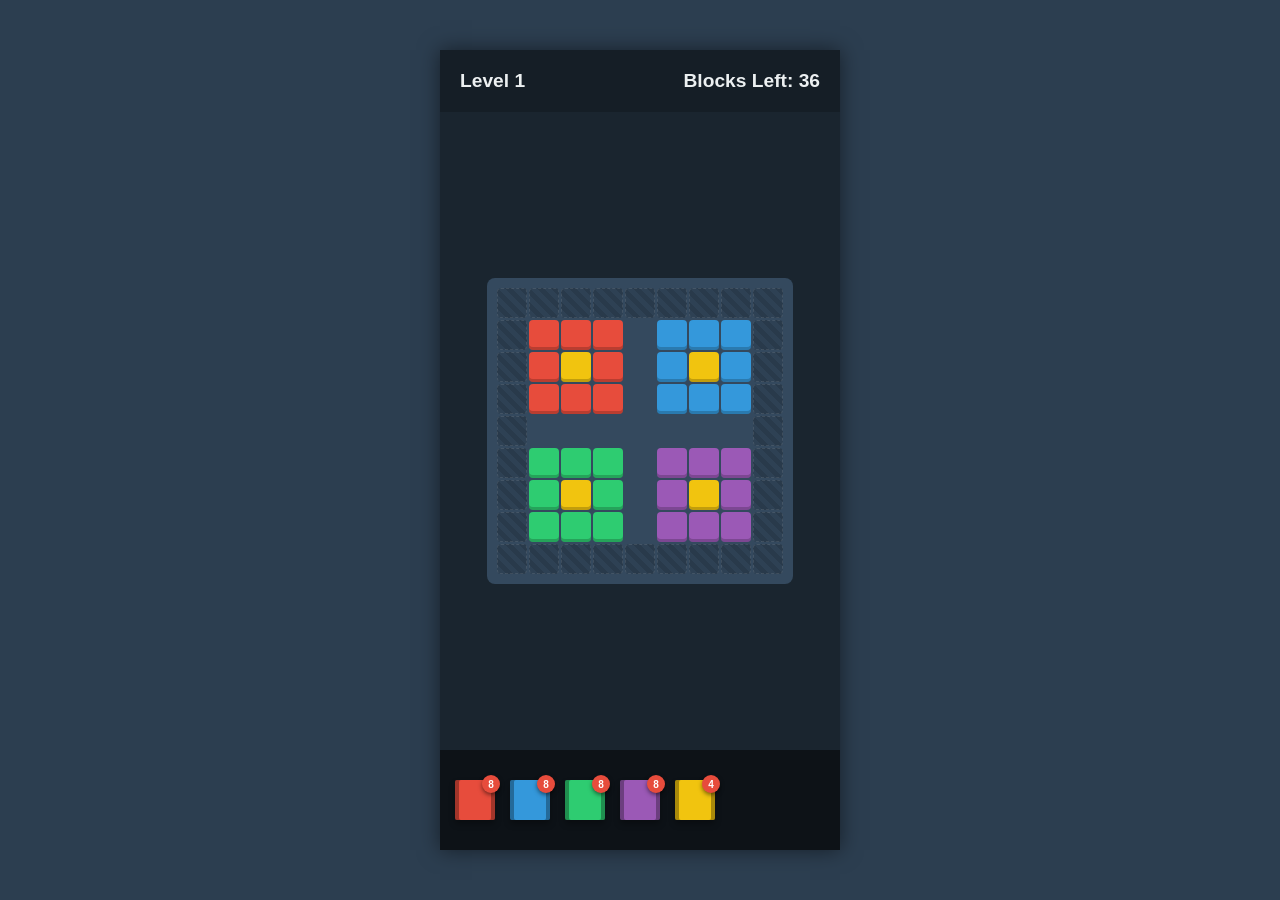
==== demo/index.html @ 98f40d9e "demo origin" ====
<!DOCTYPE html>
<html lang="en">
<head>
    <meta charset="UTF-8">
    <meta name="viewport" content="width=device-width, initial-scale=1.0">
    <title>Pixel Flow Demo</title>
    <link rel="stylesheet" href="style.css">
</head>
<body>
    <div id="game-container">
        <!-- 头部信息 -->
        <div id="header">
            <div id="level-info">Level 1</div>
            <div id="score-info">Blocks Left: <span id="blocks-left">0</span></div>
        </div>

        <!-- 游戏主要区域：像素板 -->
        <div id="board-container">
            <div id="pixel-board"></div>
        </div>

    <!-- 删除了原有的 queue-container -->
        
        <!-- 卡牌区 (玩家可以点击进入队列) -->
        <div id="deck-container">
        </div>
    </div>
    
    <!-- 游戏结束面板 -->
    <div id="game-over-panel" class="hidden">
        <h2 id="game-result-title">Victory!</h2>
        <button id="restart-btn">Next Level / Restart</button>
    </div>

    <script src="game.js"></script>
</body>
</html>
---- demo/style.css ----
:root {
    --bg-color: #2c3e50;
    --board-bg: #34495e;
    --slot-bg: #465c71;
    --text-color: #ecf0f1;
    --accent-color: #e74c3c;
    --border-radius: 8px;
    --cell-size: 30px;
}

* {
    box-sizing: border-box;
    margin: 0;
    padding: 0;
}

body {
    background-color: var(--bg-color);
    color: var(--text-color);
    font-family: 'Segoe UI', Tahoma, Geneva, Verdana, sans-serif;
    display: flex;
    justify-content: center;
    align-items: center;
    height: 100vh;
    overflow: hidden;
    user-select: none;
}

#game-container {
    width: 100%;
    max-width: 400px;
    height: 100%;
    max-height: 800px;
    background-color: #1a252f;
    display: flex;
    flex-direction: column;
    position: relative;
    box-shadow: 0 0 20px rgba(0,0,0,0.5);
}

#header {
    display: flex;
    justify-content: space-between;
    padding: 20px;
    font-size: 1.2rem;
    font-weight: bold;
    background-color: rgba(0,0,0,0.2);
}

#board-container {
    flex-grow: 1;
    display: flex;
    justify-content: center;
    align-items: center;
    padding: 20px;
}

#pixel-board {
    display: grid;
    gap: 2px;
    background-color: var(--board-bg);
    padding: 10px;
    border-radius: var(--border-radius);
    /* 具体的行列数由 JS 动态设置 */
}

.pixel {
    width: var(--cell-size);
    height: var(--cell-size);
    border-radius: 4px;
    transition: transform 0.1s;
    position: relative;
    box-shadow: inset 0 -3px 0 rgba(0,0,0,0.2);
}

.pixel.destroyed {
    visibility: hidden;
    transform: scale(0);
    opacity: 0;
}

/* 传送带格子 */
.track-cell {
    width: var(--cell-size);
    height: var(--cell-size);
    background: repeating-linear-gradient(
        45deg,
        rgba(0, 0, 0, 0.1),
        rgba(0, 0, 0, 0.1) 5px,
        rgba(0, 0, 0, 0.2) 5px,
        rgba(0, 0, 0, 0.2) 10px
    );
    border: 1px dashed rgba(255,255,255,0.1);
    position: relative;
    border-radius: 4px;
    display: flex;
    justify-content: center;
    align-items: center;
}

/* 占据在格子或跑道上的坦克 (取代原先的 shooter) */
.shooter {
    width: 80%;
    height: 80%;
    position: absolute;
    display: flex;
    justify-content: center;
    align-items: center;
    z-index: 10;
    transition: transform 0.3s linear; 
    
    /* 坦克主体样式 (类似FC坦克大战的方块像素风) */
    background-color: var(--tank-color, inherit);
    border-radius: 2px;
    box-shadow: 
        inset 4px 0 0 rgba(0,0,0,0.3), /* 左侧履带 */
        inset -4px 0 0 rgba(0,0,0,0.3), /* 右侧履带 */
        0 2px 4px rgba(0,0,0,0.4);
}

/* 坦克的炮管 */
.shooter::before {
    content: '';
    position: absolute;
    top: -30%; /* 炮管伸出主体上方 */
    left: 50%;
    transform: translateX(-50%);
    width: 25%;
    height: 60%;
    background-color: inherit;
    border: 1px solid rgba(0,0,0,0.3);
    border-radius: 2px;
    z-index: -1;
}

/* 坦克炮管旋转控制类 */
/* 这里的角度是以炮管默认向上(0deg)为基准 */
.tank-up { transform: rotate(0deg); }
.tank-right { transform: rotate(90deg); }
.tank-down { transform: rotate(180deg); }
.tank-left { transform: rotate(-90deg); }

/* 弹药提示 (需要忽略坦克的旋转，保持正向，因此把它抽拉出来或者在JS里反相旋转，但由于用DOM嵌套这里做个反向处理或放在独立层) */
.ammo-badge {
    position: absolute;
    top: -5px;
    right: -5px;
    background: #e74c3c;
    color: white;
    border-radius: 50%;
    width: 18px;
    height: 18px;
    font-size: 10px;
    font-weight: bold;
    display: flex;
    justify-content: center;
    align-items: center;
    box-shadow: 0 2px 4px rgba(0,0,0,0.5);
    z-index: 15;
}

/* 可供点击的队列/卡组 */
#deck-container {
    min-height: 100px;
    display: flex;
    overflow-x: auto;
    align-items: center;
    padding: 15px;
    gap: 15px;
    background-color: rgba(0,0,0,0.5);
    /* 隐藏滚动条 */
    scrollbar-width: none;
}
#deck-container::-webkit-scrollbar {
    display: none;
}

.deck-card {
    min-width: 40px;
    height: 40px;
    display: flex;
    justify-content: center;
    align-items: center;
    position: relative;
    cursor: pointer;
    transition: transform 0.2s, opacity 0.3s;
    
    /* 坦克主体样式 */
    background-color: var(--tank-color, inherit);
    border-radius: 2px;
    box-shadow: 
        inset 4px 0 0 rgba(0,0,0,0.3), 
        inset -4px 0 0 rgba(0,0,0,0.3), 
        0 4px 6px rgba(0,0,0,0.3);
}

.deck-card::before {
    content: '';
    position: absolute;
    top: -25%; 
    left: 50%;
    transform: translateX(-50%);
    width: 25%;
    height: 60%;
    background-color: var(--tank-color, transparent);
    border: 1px solid rgba(0,0,0,0.3);
    border-radius: 2px;
    z-index: -1;
}

.deck-card.used {
    opacity: 0;
    pointer-events: none;
    transform: scale(0.5);
}

.deck-card:hover {
    transform: translateY(-5px);
}

/* 子弹动画 */
.bullet {
    position: absolute;
    width: 8px;
    height: 8px;
    border-radius: 50%;
    z-index: 20;
    transition: left 0.1s linear, top 0.1s linear;
    box-shadow: 0 0 10px rgba(255,255,255,0.8);
}

/* 游戏结束面板 */
#game-over-panel {
    position: absolute;
    top: 0; left: 0; right: 0; bottom: 0;
    background-color: rgba(0,0,0,0.8);
    display: flex;
    flex-direction: column;
    justify-content: center;
    align-items: center;
    z-index: 100;
}

#game-over-panel.hidden {
    display: none;
}

#game-result-title {
    font-size: 2.5rem;
    margin-bottom: 20px;
    color: #f1c40f;
    text-shadow: 0 2px 10px rgba(0,0,0,0.5);
}

#restart-btn {
    padding: 10px 20px;
    font-size: 1.2rem;
    background-color: #3498db;
    color: white;
    border: none;
    border-radius: 5px;
    cursor: pointer;
    box-shadow: 0 4px 6px rgba(0,0,0,0.3);
}

#restart-btn:hover {
    background-color: #2980b9;
}
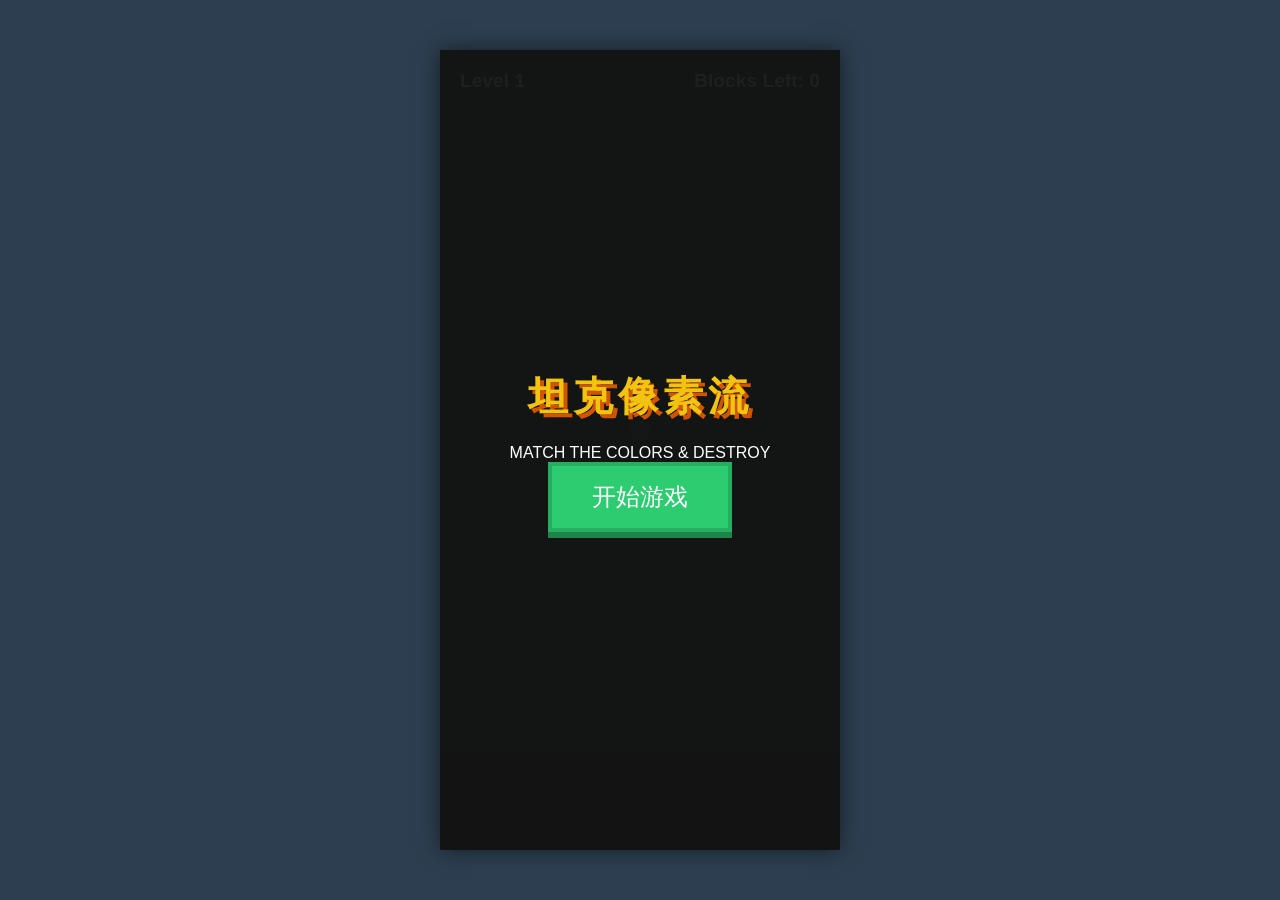
==== commit 5046bc4d: "feat: implement a start screen with a title, description, and play button." ====
--- a/demo/index.html
+++ b/demo/index.html
@@ -8,6 +8,13 @@
 </head>
 <body>
     <div id="game-container">
+        <div id="start-screen">
+            <div class="start-box">
+                <h1 class="pixel-title">坦克像素流</h1>
+                <p>MATCH THE COLORS & DESTROY</p>
+                <button id="start-btn">开始游戏</button>
+            </div>
+        </div>
         <!-- 头部信息 -->
         <div id="header">
             <div id="level-info">Level 1</div>
--- a/demo/style.css
+++ b/demo/style.css
@@ -107,7 +107,7 @@
     justify-content: center;
     align-items: center;
     z-index: 10;
-    transition: transform 0.3s linear; 
+    transition: transform 0.1s linear; 
     
     /* 坦克主体样式 (类似FC坦克大战的方块像素风) */
     background-color: var(--tank-color, inherit);
@@ -241,8 +241,58 @@
     z-index: 100;
 }
 
-#game-over-panel.hidden {
+#game-over-panel.hidden, #start-screen.hidden {
     display: none;
+}
+
+/* 初始开始界面遮罩 */
+#start-screen {
+    position: absolute;
+    top: 0;
+    left: 0;
+    width: 100%;
+    height: 100%;
+    background-color: rgba(20, 20, 20, 0.95);
+    z-index: 1000;
+    display: flex;
+    justify-content: center;
+    align-items: center;
+    color: white;
+}
+
+.start-box {
+    text-align: center;
+    animation: fadeIn 0.8s ease-out;
+}
+
+.pixel-title {
+    font-size: 2.5rem;
+    margin-bottom: 20px;
+    letter-spacing: 5px;
+    color: #f1c40f;
+    text-shadow: 4px 4px 0 #d35400;
+}
+
+#start-btn {
+    padding: 15px 40px;
+    font-size: 1.5rem;
+    font-family: inherit;
+    background-color: #2ecc71;
+    color: white;
+    border: 4px solid #27ae60;
+    cursor: pointer;
+    box-shadow: 0 6px 0 #1e8449;
+    transition: transform 0.1s;
+}
+
+#start-btn:active {
+    transform: translateY(4px);
+    box-shadow: 0 2px 0 #1e8449;
+}
+
+@keyframes fadeIn {
+    from { opacity: 0; transform: scale(0.9); }
+    to { opacity: 1; transform: scale(1); }
 }
 
 #game-result-title {
